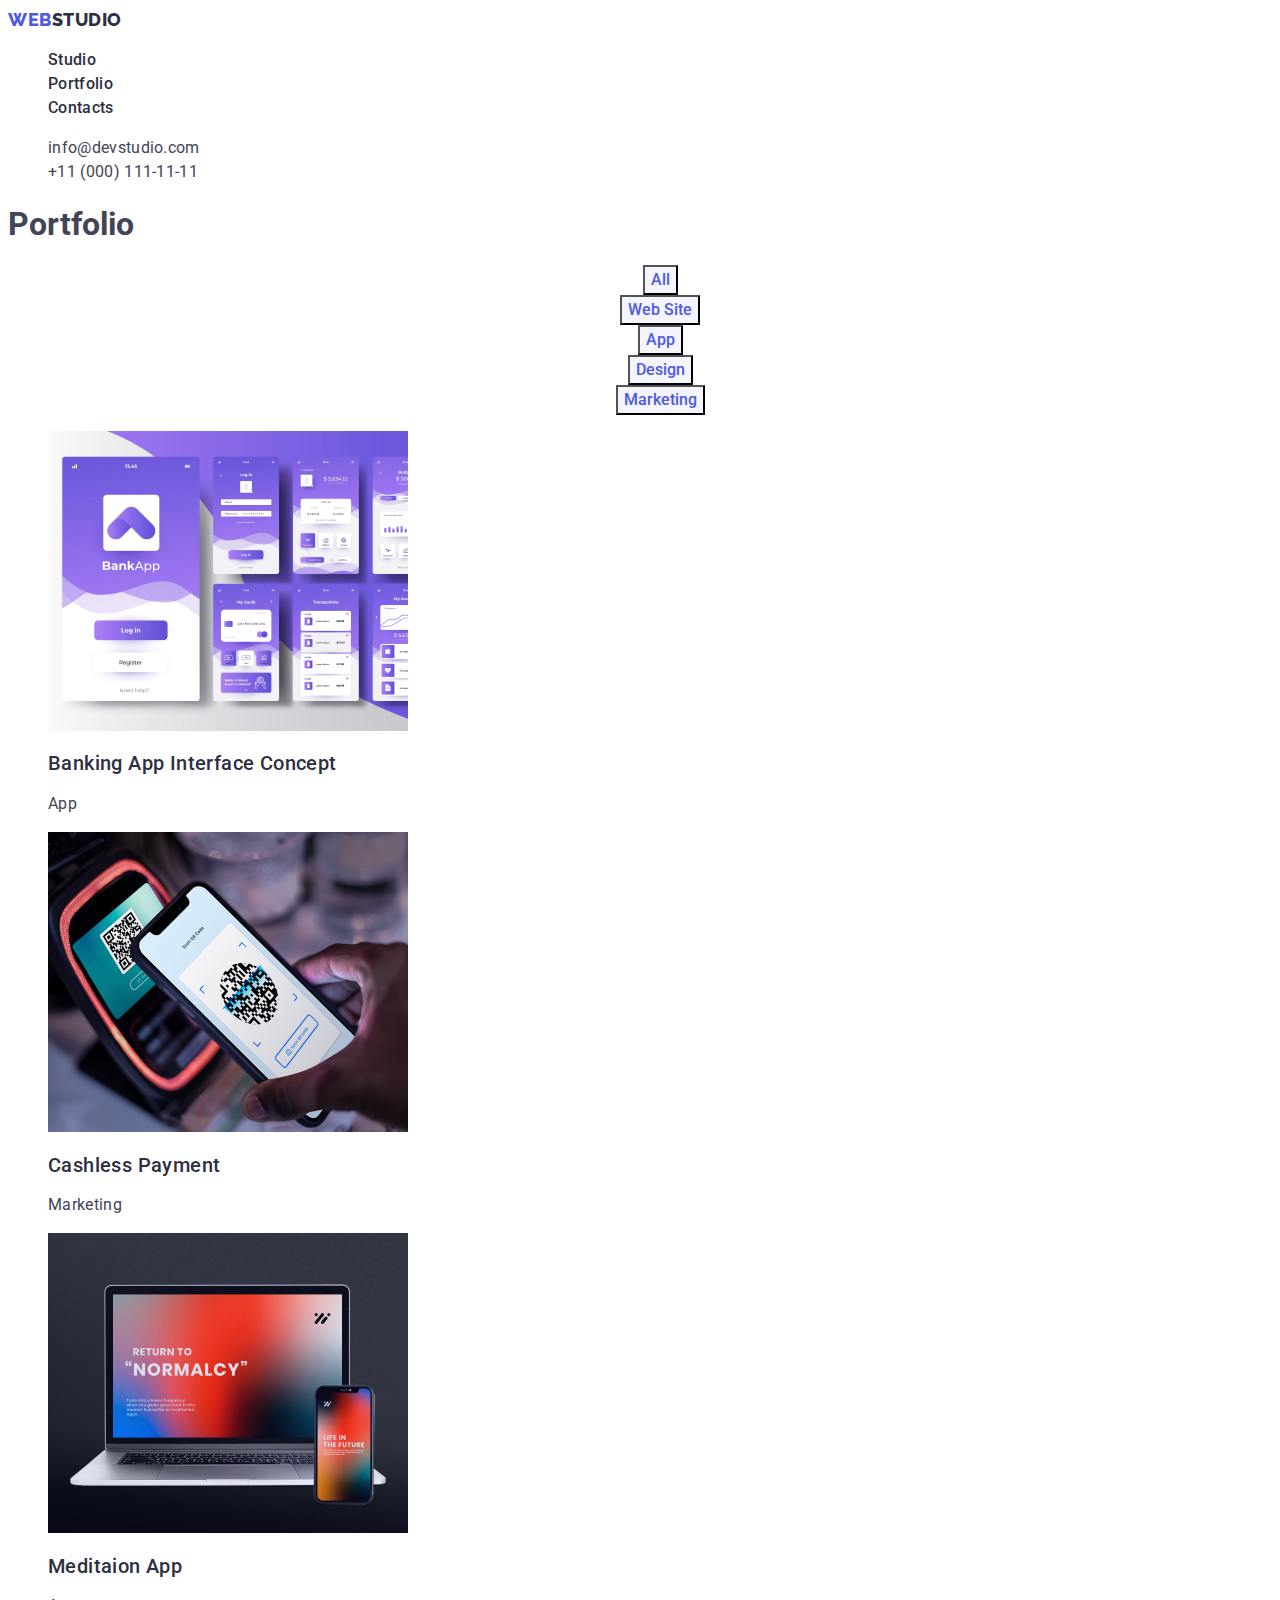
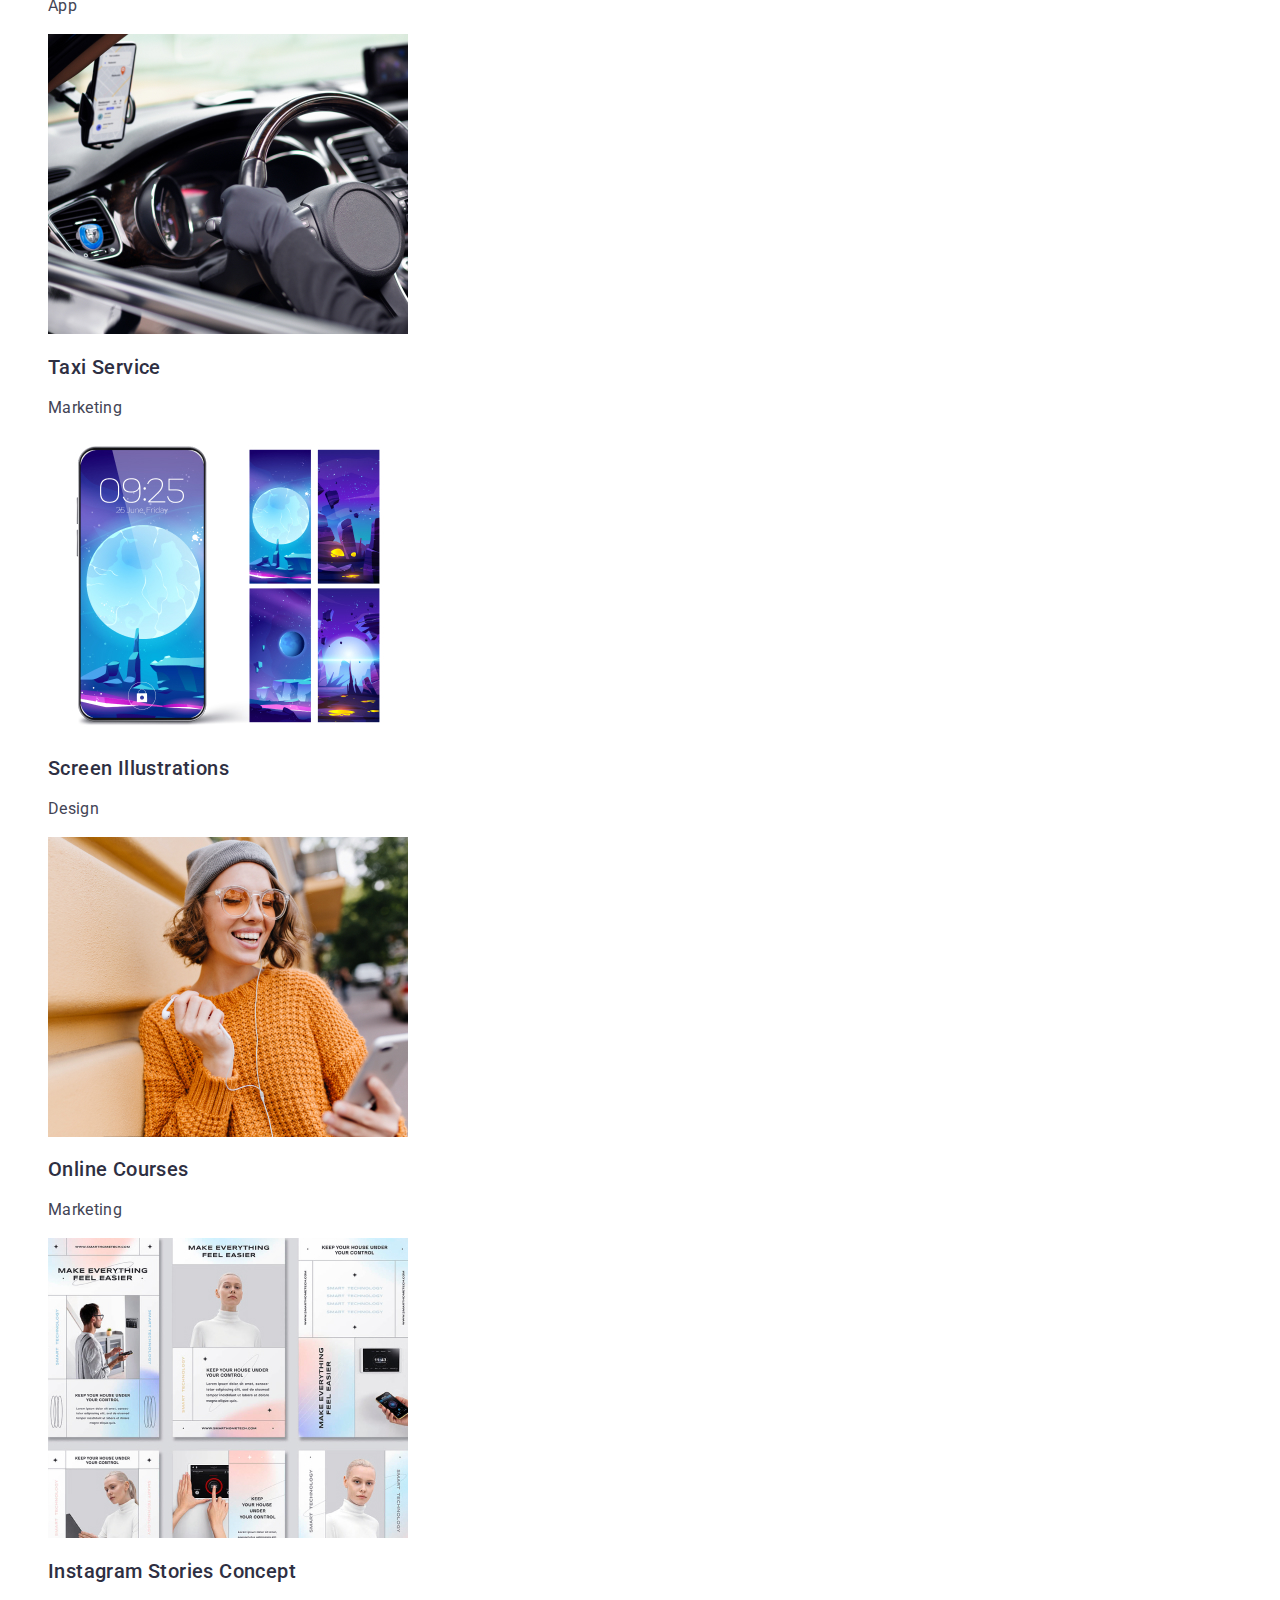
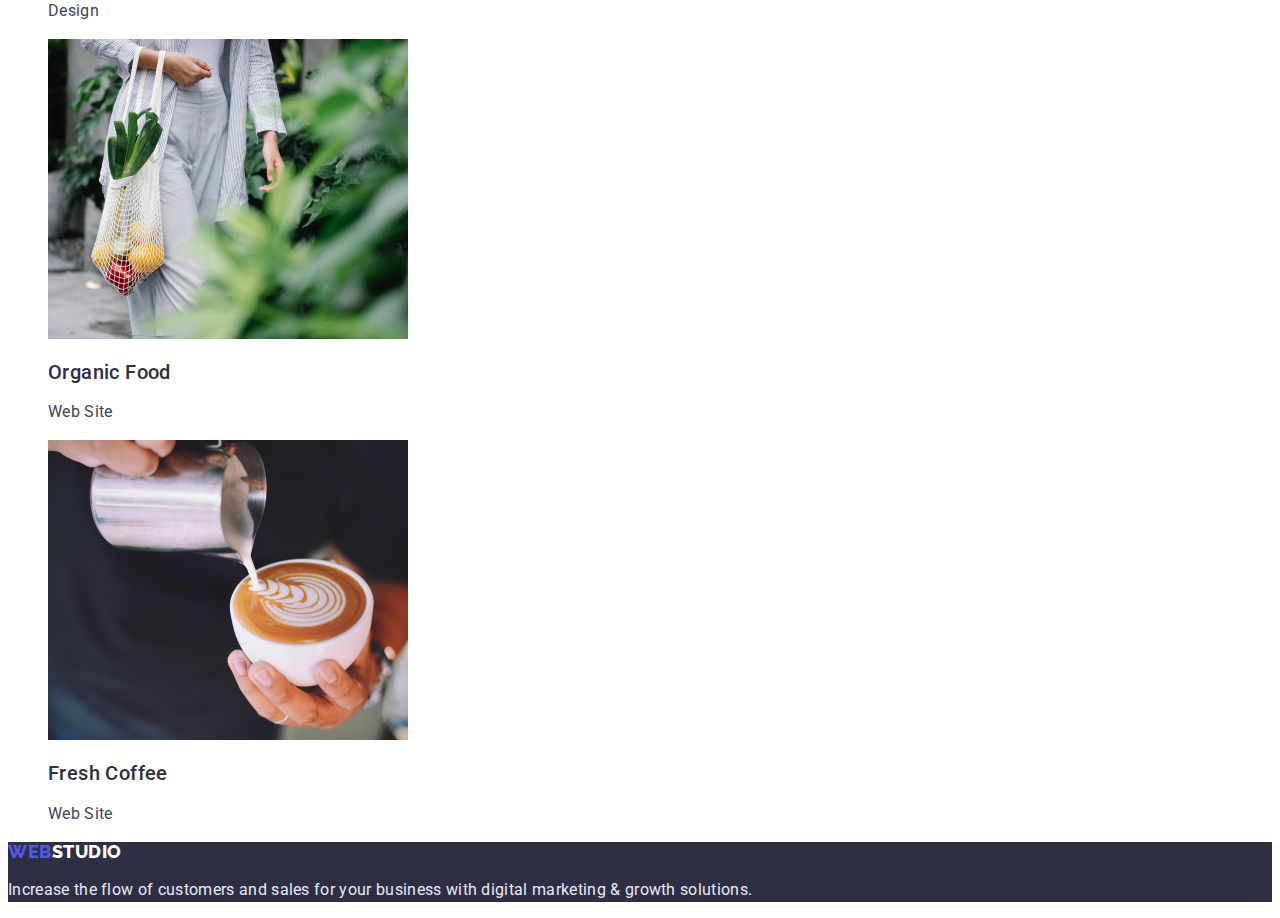
==== portfolio.html @ 69470682 "Initial commit" ====
<!DOCTYPE html>
<html lang="en">
  <head>
    <meta charset="UTF-8" />
    <meta http-equiv="X-UA-Compatible" content="IE=edge" />
    <meta name="viewport" content="width=device-width, initial-scale=1.0" />
    <title>Document</title>
    <link rel="preconnect" href="https://fonts.googleapis.com" />
    <link rel="preconnect" href="https://fonts.gstatic.com" crossorigin />
    <link
      href="https://fonts.googleapis.com/css2?family=Raleway:wght@800&family=Roboto:wght@400;500;700;900&display=swap"
      rel="stylesheet"
    />
    <link rel="stylesheet" href="./css/styles.css" />
  </head>
  <body>
    <header class="page-header">
      <nav class="top-nav">
        <a href="./index.html" class="logo">
          <span class="logo-web">WEB</span>STUDIO</a
        >
        <ul class="site-nav">
          <li class="top-item">
            <a href="./index.html" class="nav-link">Studio</a>
          </li>
          <li class="top-item">
            <a href="./portfolio.html" class="nav-link">Portfolio</a>
          </li>
          <li class="top-item">
            <a href="" class="nav-link">Contacts</a>
          </li>
        </ul>
      </nav>
      <address class="auth">
        <ul class="auth-link">
          <li>
            <a href="mailto:info@devstudio.com" class="address-link"
              >info@devstudio.com</a
            >
          </li>
          <li>
            <a href="tel:+110001111111" class="address-link"
              >+11 (000) 111-11-11</a
            >
          </li>
        </ul>
      </address>
    </header>
    <main>
      <section class="portfolio">
        <h1>Portfolio</h1>
        <ul class="portfolio-button">
          <li class="portfolio-btn">
            <button type="button" class="btn">All</button>
          </li>
          <li class="portfolio-btn">
            <button type="button" class="btn">Web Site</button>
          </li>
          <li class="portfolio-btn">
            <button type="button" class="btn">App</button>
          </li>
          <li class="portfolio-btn">
            <button type="button" class="btn">Design</button>
          </li>
          <li class="portfolio-btn">
            <button type="button" class="btn">Marketing</button>
          </li>
        </ul>
        <ul class="portfolio-works">
          <li>
            <a href="" class="portfolio-link"
              ><img src="./images/banking-app.jpg" alt="banking" width="360" />
              <h2 class="portfolio-work-title">
                Banking App Interface Concept
              </h2>
              <p class="portfolio-work-text">App</p></a
            >
          </li>
          <li>
            <a href="" class="portfolio-link"
              ><img src="./images/cashless.jpg" alt="cashless" width="360" />
              <h2 class="portfolio-work-title">Cashless Payment</h2>
              <p class="portfolio-work-text">Marketing</p></a
            >
          </li>
          <li>
            <a href="" class="portfolio-link"
              ><img src="./images/meditaion.jpg" alt="meditaion" width="360" />
              <h2 class="portfolio-work-title">Meditaion App</h2>
              <p class="portfolio-work-text">App</p></a
            >
          </li>
          <li>
            <a href="" class="portfolio-link">
              <img src="./images/taxi.jpg" alt="taxi" width="360" />
              <h2 class="portfolio-work-title">Taxi Service</h2>
              <p class="portfolio-work-text">Marketing</p></a
            >
          </li>
          <li>
            <a href="" class="portfolio-link"
              ><img src="./images/screen.jpg" alt="screen" width="360" />
              <h2 class="portfolio-work-title">Screen Illustrations</h2>
              <p class="portfolio-work-text">Design</p></a
            >
          </li>
          <li>
            <a href="" class="portfolio-link"
              ><img src="./images/online.jpg" alt="online" width="360" />
              <h2 class="portfolio-work-title">Online Courses</h2>
              <p class="portfolio-work-text">Marketing</p></a
            >
          </li>
          <li>
            <a href="" class="portfolio-link"
              ><img src="./images/instagram.jpg" alt="instagram" width="360" />
              <h2 class="portfolio-work-title">Instagram Stories Concept</h2>
              <p class="portfolio-work-text">Design</p></a
            >
          </li>
          <li>
            <a href="" class="portfolio-link"
              ><img src="./images/organic.jpg" alt="organic" width="360" />
              <h2 class="portfolio-work-title">Organic Food</h2>
              <p class="portfolio-work-text">Web Site</p></a
            >
          </li>
          <li>
            <a href="" class="portfolio-link"
              ><img src="./images/fresh.jpg" alt="fresh" width="360" />
              <h2 class="portfolio-work-title">Fresh Coffee</h2>
              <p class="portfolio-work-text">Web Site</p></a
            >
          </li>
        </ul>
      </section>
    </main>
    <footer class="footer">
      <a href="./index.html" class="footer-logo"
        ><span class="logo-web">WEB</span>STUDIO</a
      >
      <p class="footer-text">
        Increase the flow of customers and sales for your business with digital
        marketing & growth solutions.
      </p>
    </footer>
  </body>
</html>
---- css/styles.css ----
:root {
  --primary-brand: #4d5ae5;
  --pressed-state: #404bbf;
  --headings-text: #2e2f42;
  --success: #31d0aa;
  --body-text: #434455;
  --subtle-text: #8e8f99;
  --accent: #e7e9fc;
  --light: #f4f4fd;
  --modal-overlay: #2e2f42;
  --hero-background: #2e2f42;
  --white: #ffffff;
}

body {
  background-color: var(--white);
  color: var(--body-text);
  font-family: roboto, sans-serif;
}

/* Шапка */

.page-header {
  background-color: var(--white);
}

.logo {
  font-family: raleway, sans-serif;
  color: var(--headings-text);

  font-weight: 800;
  font-size: 18px;
  line-height: 1.33;
  letter-spacing: 0.03em;
  text-decoration: none;
}

.logo-web {
  color: var(--primary-brand);
}

.auth {
  font-size: 16px;
  line-height: 1.5;
  letter-spacing: 0.02em;
}

.auth-link,
.site-nav {
  list-style: none;
}

.nav-link {
  color: var(--headings-text);
  font-weight: 500;
  font-size: 16px;
  line-height: 1.5;
  letter-spacing: 0.02em;
  text-decoration: none;
  font-style: normal;
}

.address-link {
  color: var(--body-text);

  font-size: 16px;
  line-height: 1.5;
  letter-spacing: 0.02em;
  text-decoration: none;
  font-style: normal;
}

.nav-link:hover,
.nav-link:focus {
  color: var(--pressed-state);
}

.address-link:hover,
.address-link:focus {
  color: var(--pressed-state);
}

/* hero */

.hero {
  background-color: var(--hero-background);
}

.hero-title {
  font-weight: 700;
  font-size: 56px;
  line-height: 1.7;
  text-align: center;
  letter-spacing: 0.02em;
  color: var(--white);
}

.hero-button {
  font-family: roboto, sans-serif;
  font-weight: 500;
  font-size: 16px;
  line-height: 1.5;
  align-items: center;
  letter-spacing: 0.04em;
  color: var(--white);
  background-color: var(--primary-brand);
  cursor: pointer;
}

.hero-button:hover,
.hero-button:focus {
  background-color: var(--pressed-state);
  color: var(--white);
}

/* strategy */

.strategy {
  background-color: var(--white);
}

.strategy-items {
  list-style: none;
}

.strategy-title {
  font-weight: 500;
  font-size: 20px;
  line-height: 1.2;
  letter-spacing: 0.02em;
  color: var(--headings-text);
}

.strategy-text {
  font-size: 16px;
  line-height: 1.5;
  letter-spacing: 0.02em;
  color: var(--body-text);
}

/* work */

.work-title {
  font-weight: 700;
  font-size: 36px;
  line-height: 1.11;
  text-align: center;
  letter-spacing: 0.02em;
  color: var(--headings-text);
}

.work-items {
  list-style: none;
}

/* team */

.team {
  background-color: var(--light);
}

.team-title {
  color: var(--headings-text);
  font-weight: 700;
  font-size: 36px;
  line-height: 1.11;
  text-align: center;
  letter-spacing: 0.02em;
}

.work-item {
  background-color: var(--white);
}

.work-item-title {
  color: var(--headings-text);
  font-weight: 500;
  font-size: 20px;
  line-height: 1.2;
  text-align: center;
  letter-spacing: 0.02em;
}

.work-text {
  color: var(--body-text);
  font-size: 16px;
  line-height: 1.5;
  text-align: center;
  letter-spacing: 0.02em;
}

/* footer */

.footer {
  background-color: var(--headings-text);
}

.footer-logo {
  font-family: raleway, sans-serif;
  color: var(--white);

  font-weight: 800;
  font-size: 18px;
  line-height: 1.16;
  letter-spacing: 0.03em;
  text-decoration: none;
}

.footer-text {
  font-size: 16px;
  line-height: 1.5;
  letter-spacing: 0.02em;
  color: var(--accent);
}

/* portfolio */

.portfolio {
  background-color: var(--white);
}

.portfolio-btn {
  align-items: center;
  text-align: center;
  letter-spacing: 0.04em;
  list-style: none;
}

.btn {
  font-family: roboto, sans-serif;
  font-weight: 500;
  font-size: 16px;
  line-height: 1.5;
  color: var(--primary-brand);
  background-color: var(--light);
  cursor: pointer;
}

.btn:hover,
.btn:focus {
  background-color: var(--pressed-state);
  color: var(--white);
}

.portfolio-works {
  list-style: none;
}

.portfolio-work-title {
  color: var(--headings-text);
  font-weight: 500;
  font-size: 20px;
  line-height: 1.2;
  letter-spacing: 0.02em;
}

.portfolio-work-text {
  color: var(--body-text);
  font-size: 16px;
  line-height: 1.5;
  letter-spacing: 0.02em;
}

.portfolio-link {
  text-decoration: none;
}
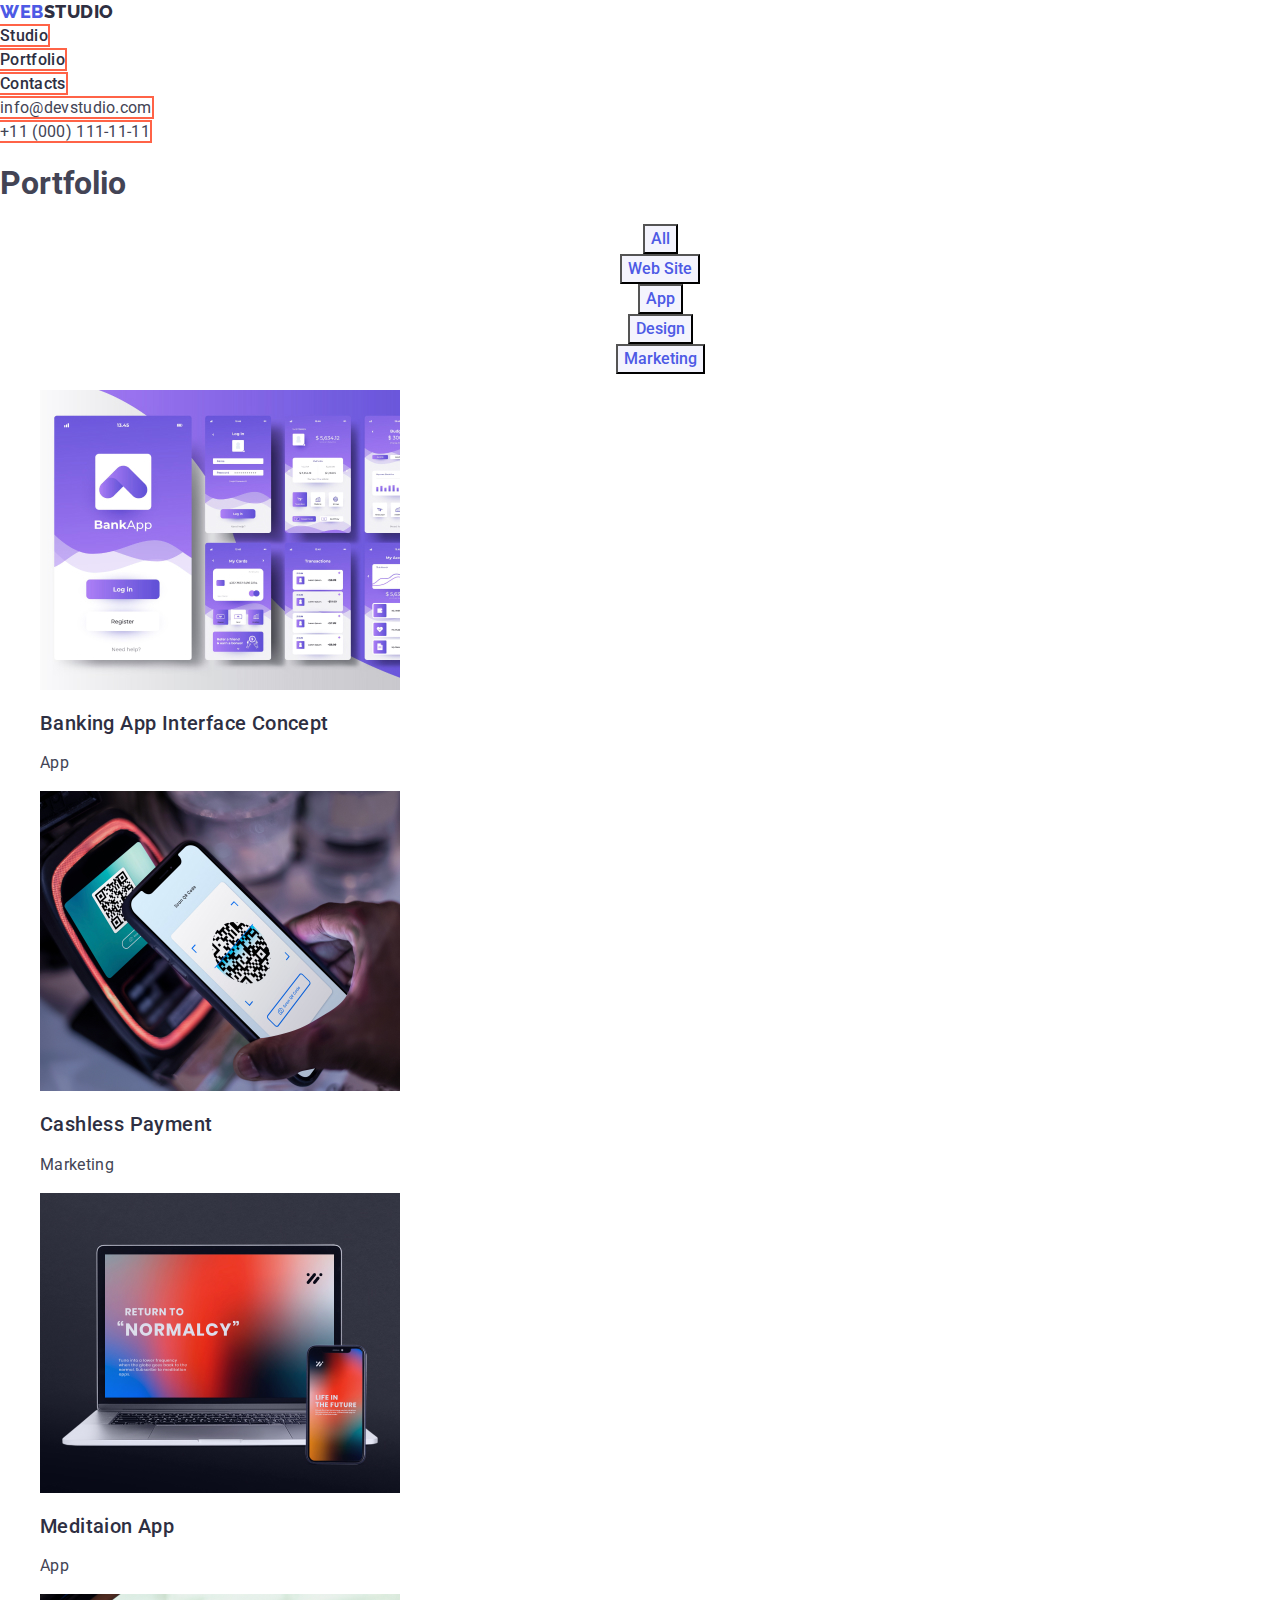
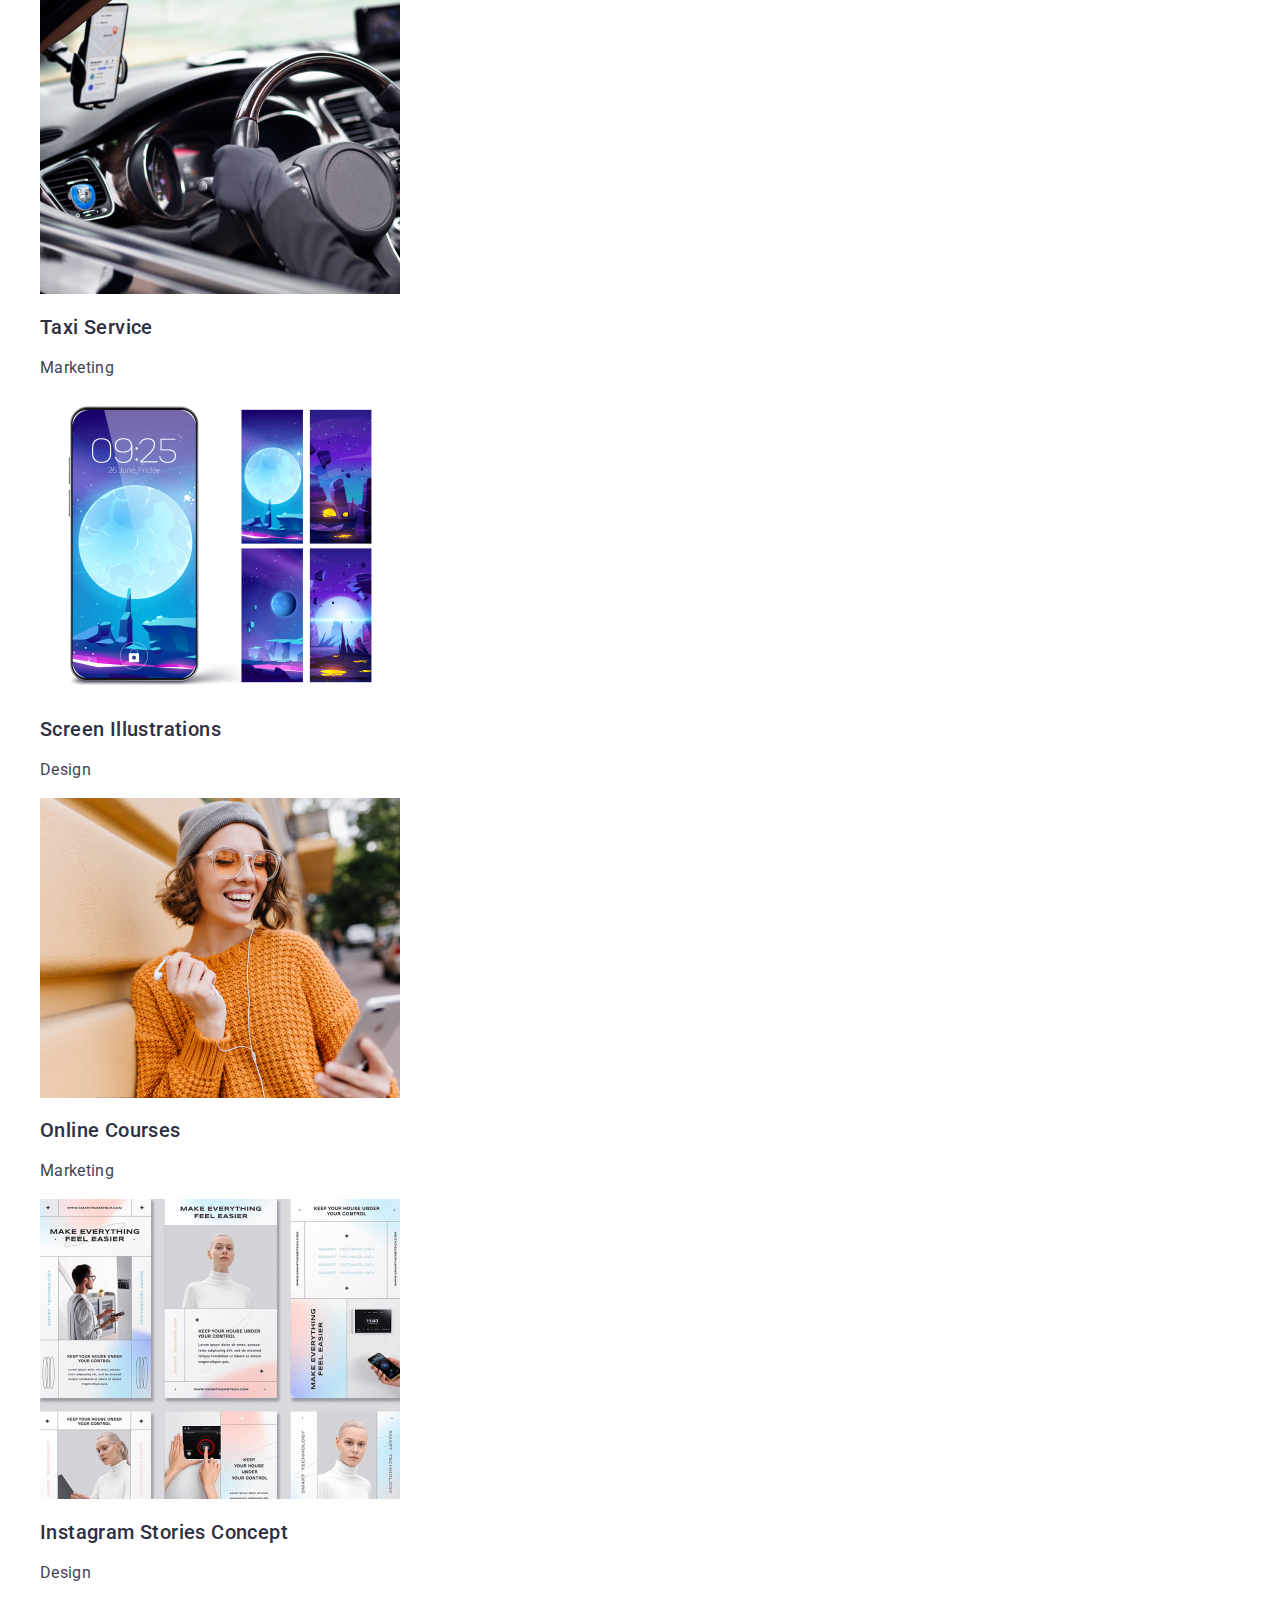
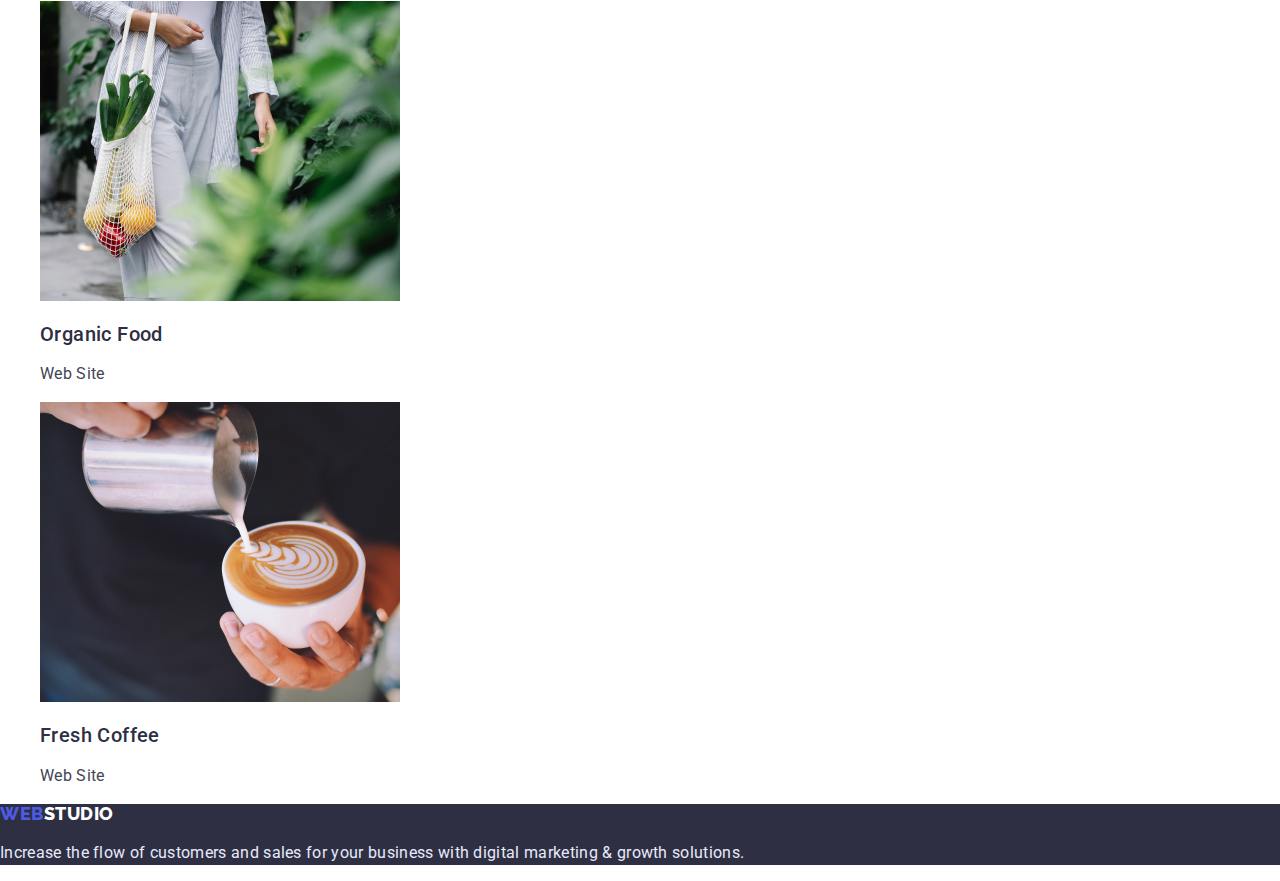
==== commit 2d80ccef: "hw-1" ====
--- a/portfolio.html
+++ b/portfolio.html
@@ -10,6 +10,10 @@
     <link
       href="https://fonts.googleapis.com/css2?family=Raleway:wght@800&family=Roboto:wght@400;500;700;900&display=swap"
       rel="stylesheet"
+    />
+    <link
+      rel="stylesheet"
+      href="https://cdnjs.cloudflare.com/ajax/libs/modern-normalize/1.1.0/modern-normalize.min.css"
     />
     <link rel="stylesheet" href="./css/styles.css" />
   </head>
--- a/css/styles.css
+++ b/css/styles.css
@@ -12,7 +12,18 @@
   --white: #ffffff;
 }
 
+html {
+  box-sizing: border-box;
+}
+
+*,
+::before,
+::after {
+  box-sizing: inherit;
+}
+
 body {
+  margin: 0;
   background-color: var(--white);
   color: var(--body-text);
   font-family: roboto, sans-serif;
@@ -48,6 +59,8 @@
 .auth-link,
 .site-nav {
   list-style: none;
+  padding: 0;
+  margin: 0;
 }
 
 .nav-link {
@@ -58,6 +71,7 @@
   letter-spacing: 0.02em;
   text-decoration: none;
   font-style: normal;
+  outline: 2px solid tomato;
 }
 
 .address-link {
@@ -68,6 +82,7 @@
   letter-spacing: 0.02em;
   text-decoration: none;
   font-style: normal;
+  outline: 2px solid tomato;
 }
 
 .nav-link:hover,
@@ -84,9 +99,12 @@
 
 .hero {
   background-color: var(--hero-background);
+  text-align: center;
 }
 
 .hero-title {
+  margin-top: 0;
+  margin-bottom: 48px;
   font-weight: 700;
   font-size: 56px;
   line-height: 1.7;
@@ -96,6 +114,10 @@
 }
 
 .hero-button {
+  display: inline-block;
+  border-radius: 4px;
+  padding: 16px 32px;
+  min-width: 169px;
   font-family: roboto, sans-serif;
   font-weight: 500;
   font-size: 16px;
@@ -105,6 +127,8 @@
   color: var(--white);
   background-color: var(--primary-brand);
   cursor: pointer;
+  box-shadow: 0px 4px 4px rgba(0, 0, 0, 0.15);
+  border-color: transparent;
 }
 
 .hero-button:hover,
@@ -119,8 +143,18 @@
   background-color: var(--white);
 }
 
+.container {
+  width: 1128px;
+
+  outline: 2px solid tomato;
+}
+
 .strategy-items {
   list-style: none;
+}
+
+.strategy-item {
+  outline: 2px solid tomato;
 }
 
 .strategy-title {
@@ -153,6 +187,10 @@
   list-style: none;
 }
 
+.work-item {
+  outline: 2px solid tomato;
+}
+
 /* team */
 
 .team {
@@ -168,11 +206,16 @@
   letter-spacing: 0.02em;
 }
 
-.work-item {
-  background-color: var(--white);
-}
-
-.work-item-title {
+.team-items {
+  list-style: none;
+}
+
+.team-item {
+  background-color: var(--white);
+  outline: 2px solid tomato;
+}
+
+.team-item-title {
   color: var(--headings-text);
   font-weight: 500;
   font-size: 20px;
@@ -181,7 +224,7 @@
   letter-spacing: 0.02em;
 }
 
-.work-text {
+.team-text {
   color: var(--body-text);
   font-size: 16px;
   line-height: 1.5;
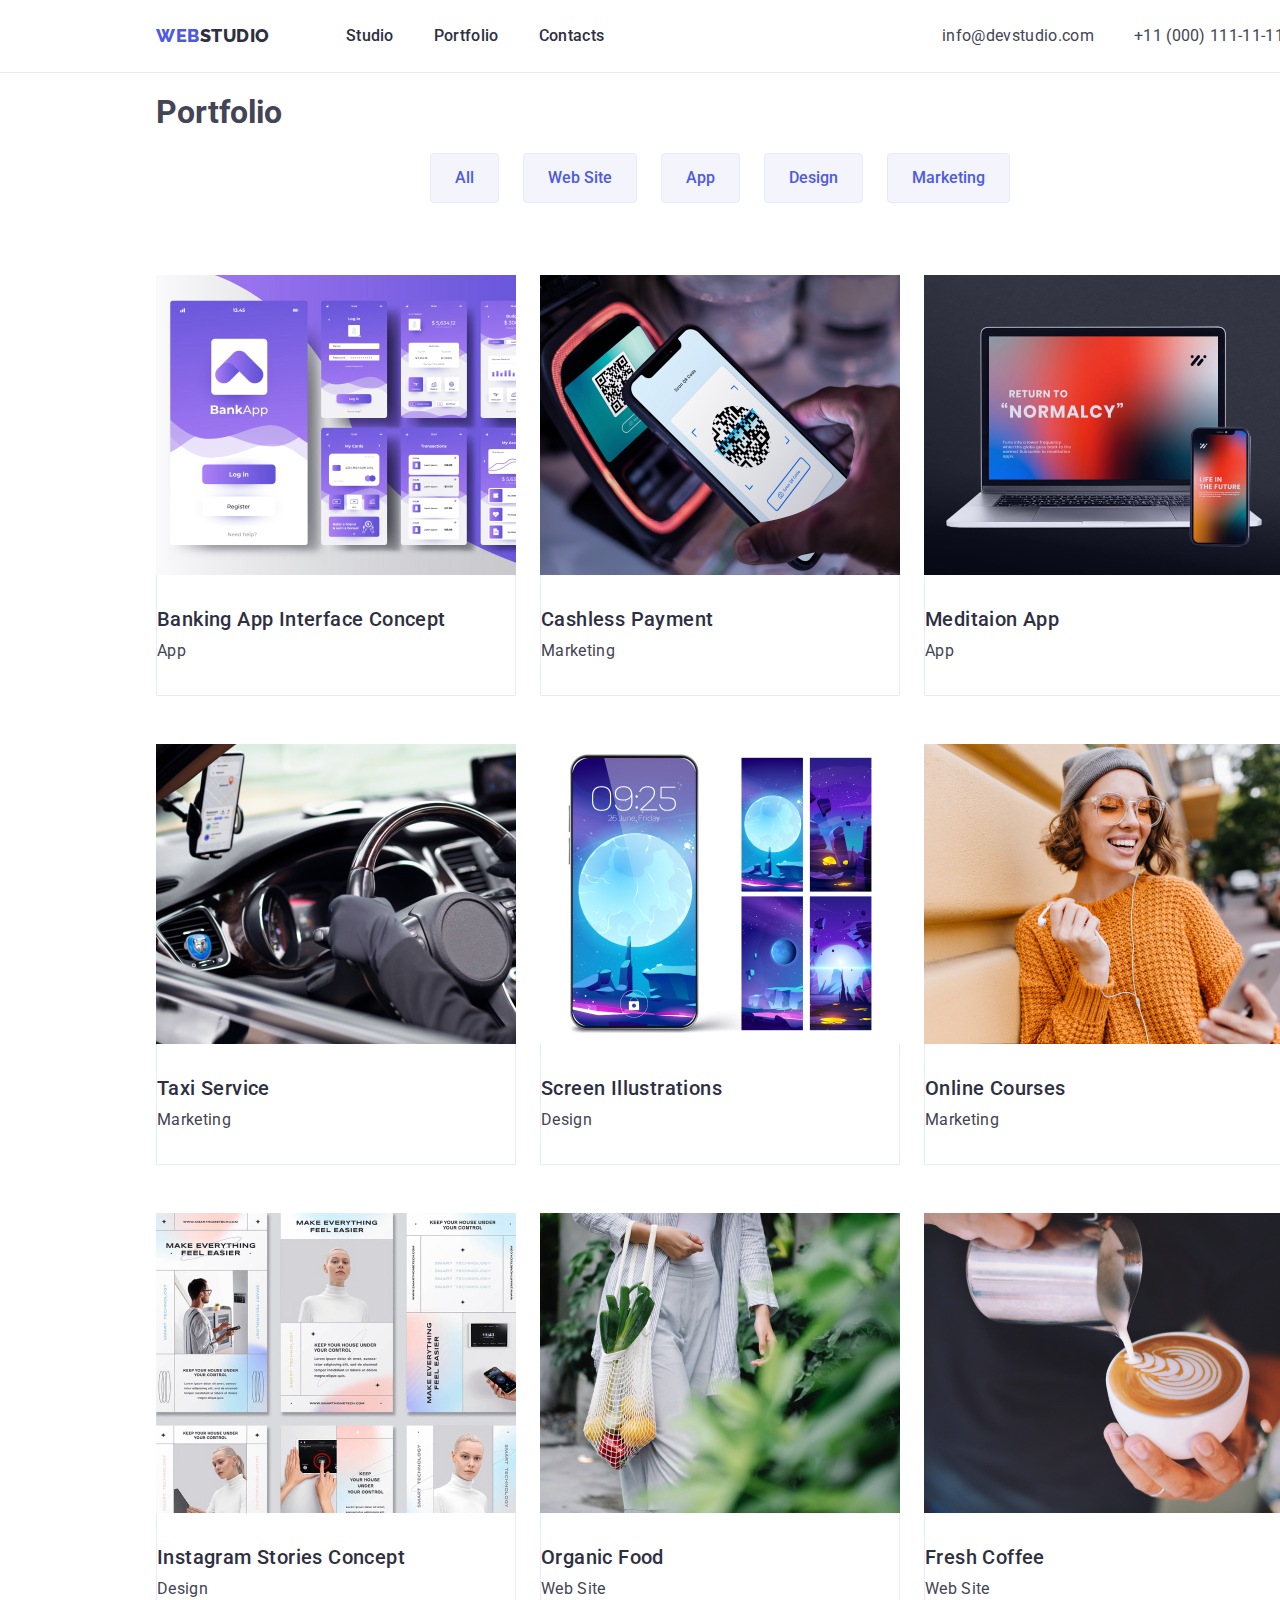
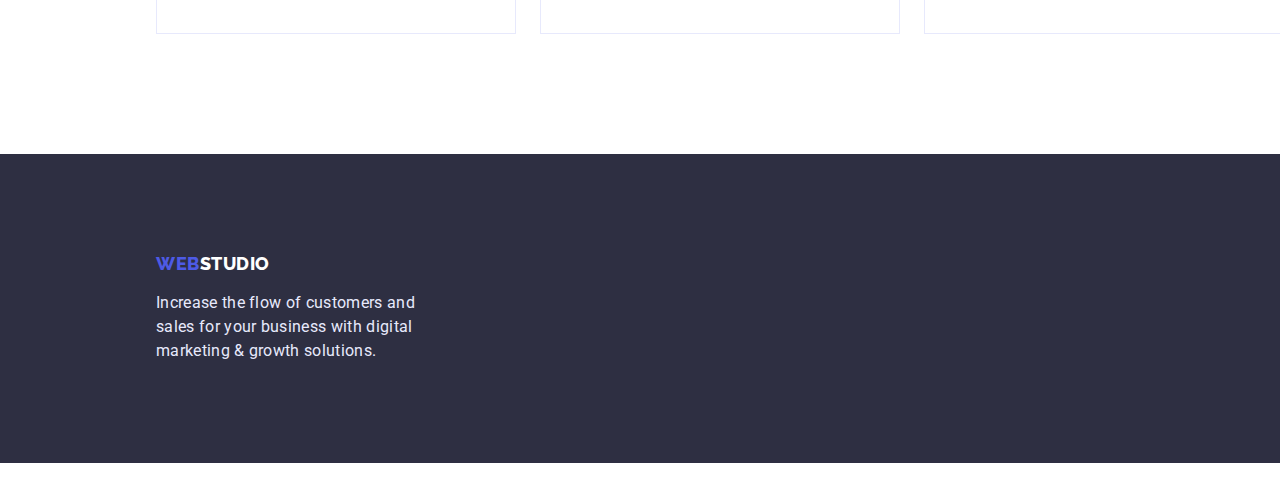
==== commit 9416146c: "hw3-3" ====
--- a/portfolio.html
+++ b/portfolio.html
@@ -19,124 +19,148 @@
   </head>
   <body>
     <header class="page-header">
-      <nav class="top-nav">
-        <a href="./index.html" class="logo">
-          <span class="logo-web">WEB</span>STUDIO</a
-        >
-        <ul class="site-nav">
-          <li class="top-item">
-            <a href="./index.html" class="nav-link">Studio</a>
-          </li>
-          <li class="top-item">
-            <a href="./portfolio.html" class="nav-link">Portfolio</a>
-          </li>
-          <li class="top-item">
-            <a href="" class="nav-link">Contacts</a>
-          </li>
-        </ul>
-      </nav>
-      <address class="auth">
-        <ul class="auth-link">
-          <li>
-            <a href="mailto:info@devstudio.com" class="address-link"
-              >info@devstudio.com</a
-            >
-          </li>
-          <li>
-            <a href="tel:+110001111111" class="address-link"
-              >+11 (000) 111-11-11</a
-            >
-          </li>
-        </ul>
-      </address>
+      <div class="container main-nav">
+        <nav class="top-nav">
+          <a href="./index.html" class="logo">
+            <span class="logo-web">WEB</span>STUDIO</a
+          >
+          <ul class="site-nav">
+            <li class="top-item">
+              <a href="./index.html" class="nav-link">Studio</a>
+            </li>
+            <li class="top-item">
+              <a href="./portfolio.html" class="nav-link">Portfolio</a>
+            </li>
+            <li class="top-item">
+              <a href="" class="nav-link">Contacts</a>
+            </li>
+          </ul>
+        </nav>
+        <address class="auth">
+          <ul class="auth-link">
+            <li class="top-item">
+              <a href="mailto:info@devstudio.com" class="address-link"
+                >info@devstudio.com</a
+              >
+            </li>
+            <li class="top-item">
+              <a href="tel:+110001111111" class="address-link"
+                >+11 (000) 111-11-11</a
+              >
+            </li>
+          </ul>
+        </address>
+      </div>
     </header>
     <main>
       <section class="portfolio">
-        <h1>Portfolio</h1>
-        <ul class="portfolio-button">
-          <li class="portfolio-btn">
-            <button type="button" class="btn">All</button>
-          </li>
-          <li class="portfolio-btn">
-            <button type="button" class="btn">Web Site</button>
-          </li>
-          <li class="portfolio-btn">
-            <button type="button" class="btn">App</button>
-          </li>
-          <li class="portfolio-btn">
-            <button type="button" class="btn">Design</button>
-          </li>
-          <li class="portfolio-btn">
-            <button type="button" class="btn">Marketing</button>
-          </li>
-        </ul>
-        <ul class="portfolio-works">
-          <li>
-            <a href="" class="portfolio-link"
-              ><img src="./images/banking-app.jpg" alt="banking" width="360" />
-              <h2 class="portfolio-work-title">
-                Banking App Interface Concept
-              </h2>
-              <p class="portfolio-work-text">App</p></a
-            >
-          </li>
-          <li>
-            <a href="" class="portfolio-link"
-              ><img src="./images/cashless.jpg" alt="cashless" width="360" />
-              <h2 class="portfolio-work-title">Cashless Payment</h2>
-              <p class="portfolio-work-text">Marketing</p></a
-            >
-          </li>
-          <li>
-            <a href="" class="portfolio-link"
-              ><img src="./images/meditaion.jpg" alt="meditaion" width="360" />
-              <h2 class="portfolio-work-title">Meditaion App</h2>
-              <p class="portfolio-work-text">App</p></a
-            >
-          </li>
-          <li>
-            <a href="" class="portfolio-link">
-              <img src="./images/taxi.jpg" alt="taxi" width="360" />
-              <h2 class="portfolio-work-title">Taxi Service</h2>
-              <p class="portfolio-work-text">Marketing</p></a
-            >
-          </li>
-          <li>
-            <a href="" class="portfolio-link"
-              ><img src="./images/screen.jpg" alt="screen" width="360" />
-              <h2 class="portfolio-work-title">Screen Illustrations</h2>
-              <p class="portfolio-work-text">Design</p></a
-            >
-          </li>
-          <li>
-            <a href="" class="portfolio-link"
-              ><img src="./images/online.jpg" alt="online" width="360" />
-              <h2 class="portfolio-work-title">Online Courses</h2>
-              <p class="portfolio-work-text">Marketing</p></a
-            >
-          </li>
-          <li>
-            <a href="" class="portfolio-link"
-              ><img src="./images/instagram.jpg" alt="instagram" width="360" />
-              <h2 class="portfolio-work-title">Instagram Stories Concept</h2>
-              <p class="portfolio-work-text">Design</p></a
-            >
-          </li>
-          <li>
-            <a href="" class="portfolio-link"
-              ><img src="./images/organic.jpg" alt="organic" width="360" />
-              <h2 class="portfolio-work-title">Organic Food</h2>
-              <p class="portfolio-work-text">Web Site</p></a
-            >
-          </li>
-          <li>
-            <a href="" class="portfolio-link"
-              ><img src="./images/fresh.jpg" alt="fresh" width="360" />
-              <h2 class="portfolio-work-title">Fresh Coffee</h2>
-              <p class="portfolio-work-text">Web Site</p></a
-            >
-          </li>
-        </ul>
+        <div class="container">
+          <h1>Portfolio</h1>
+          <ul class="portfolio-button">
+            <li class="portfolio-btn">
+              <button type="button" class="btn">All</button>
+            </li>
+            <li class="portfolio-btn">
+              <button type="button" class="btn">Web Site</button>
+            </li>
+            <li class="portfolio-btn">
+              <button type="button" class="btn">App</button>
+            </li>
+            <li class="portfolio-btn">
+              <button type="button" class="btn">Design</button>
+            </li>
+            <li class="portfolio-btn">
+              <button type="button" class="btn">Marketing</button>
+            </li>
+          </ul>
+          <ul class="portfolio-works">
+            <li class="portfolio-work-item">
+              <a href="" class="portfolio-link">
+                <img src="./images/banking-app.jpg" alt="banking" width="360" />
+                <div class="portfolio-bord">
+                  <h2 class="portfolio-work-title">
+                    Banking App Interface Concept
+                  </h2>
+                  <p class="portfolio-work-text">App</p>
+                </div>
+              </a>
+            </li>
+            <li class="portfolio-work-item">
+              <a href="" class="portfolio-link">
+                <img src="./images/cashless.jpg" alt="cashless" width="360" />
+                <div class="portfolio-bord">
+                  <h2 class="portfolio-work-title">Cashless Payment</h2>
+                  <p class="portfolio-work-text">Marketing</p>
+                </div>
+              </a>
+            </li>
+            <li class="portfolio-work-item">
+              <a href="" class="portfolio-link">
+                <img src="./images/meditaion.jpg" alt="meditaion" width="360" />
+                <div class="portfolio-bord">
+                  <h2 class="portfolio-work-title">Meditaion App</h2>
+                  <p class="portfolio-work-text">App</p>
+                </div>
+              </a>
+            </li>
+            <li class="portfolio-work-item">
+              <a href="" class="portfolio-link">
+                <img src="./images/taxi.jpg" alt="taxi" width="360" />
+                <div class="portfolio-bord">
+                  <h2 class="portfolio-work-title">Taxi Service</h2>
+                  <p class="portfolio-work-text">Marketing</p>
+                </div>
+              </a>
+            </li>
+            <li class="portfolio-work-item">
+              <img src="./images/screen.jpg" alt="screen" width="360" />
+              <a href="" class="portfolio-link">
+                <div class="portfolio-bord">
+                  <h2 class="portfolio-work-title">Screen Illustrations</h2>
+                  <p class="portfolio-work-text">Design</p>
+                </div>
+              </a>
+            </li>
+            <li class="portfolio-work-item">
+              <a href="" class="portfolio-link">
+                <img src="./images/online.jpg" alt="online" width="360" />
+                <div class="portfolio-bord">
+                  <h2 class="portfolio-work-title">Online Courses</h2>
+                  <p class="portfolio-work-text">Marketing</p>
+                </div>
+              </a>
+            </li>
+            <li class="portfolio-work-item">
+              <a href="" class="portfolio-link">
+                <img src="./images/instagram.jpg" alt="instagram" width="360" />
+                <div class="portfolio-bord">
+                  <h2 class="portfolio-work-title">
+                    Instagram Stories Concept
+                  </h2>
+                  <p class="portfolio-work-text">Design</p>
+                </div>
+              </a>
+            </li>
+            <li class="portfolio-work-item">
+              <a href="" class="portfolio-link">
+                <img src="./images/organic.jpg" alt="organic" width="360" />
+                <div class="portfolio-bord">
+                  <h2 class="portfolio-work-title">Organic Food</h2>
+                  <p class="portfolio-work-text">Web Site</p>
+                </div>
+              </a>
+            </li>
+            <li class="portfolio-work-item">
+              <a href="" class="portfolio-link">
+                <img src="./images/fresh.jpg" alt="fresh" width="360" />
+                <div class="portfolio-bord">
+                  <h2 class="portfolio-work-title">Fresh Coffee</h2>
+                  <p class="portfolio-work-text">Web Site</p>
+                </div>
+              </a>
+            </li>
+          </ul>
+        </div>
       </section>
     </main>
     <footer class="footer">
--- a/css/styles.css
+++ b/css/styles.css
@@ -23,19 +23,31 @@
 }
 
 body {
+  width: 1440px;
   margin: 0;
   background-color: var(--white);
   color: var(--body-text);
   font-family: roboto, sans-serif;
 }
 
+img {
+  display: block;
+}
+
 /* Шапка */
 
 .page-header {
   background-color: var(--white);
+  border-bottom: 1px solid #e7e9fc;
+}
+
+.top-nav {
+  display: flex;
+  align-items: center;
 }
 
 .logo {
+  margin-right: 76px;
   font-family: raleway, sans-serif;
   color: var(--headings-text);
 
@@ -50,20 +62,37 @@
   color: var(--primary-brand);
 }
 
+.main-nav {
+  display: flex;
+  align-items: center;
+}
+
 .auth {
-  font-size: 16px;
-  line-height: 1.5;
-  letter-spacing: 0.02em;
-}
-
-.auth-link,
+  margin-left: auto;
+  font-size: 16px;
+  line-height: 1.5;
+  letter-spacing: 0.02em;
+}
+
+.auth-link {
+  display: flex;
+  list-style: none;
+  padding: 0;
+  margin-top: 0;
+  margin-bottom: 0;
+}
+
 .site-nav {
+  display: flex;
   list-style: none;
   padding: 0;
   margin: 0;
 }
 
 .nav-link {
+  display: block;
+  padding-top: 24px;
+  padding-bottom: 24px;
   color: var(--headings-text);
   font-weight: 500;
   font-size: 16px;
@@ -71,10 +100,12 @@
   letter-spacing: 0.02em;
   text-decoration: none;
   font-style: normal;
-  outline: 2px solid tomato;
 }
 
 .address-link {
+  display: block;
+  padding-top: 24px;
+  padding-bottom: 24px;
   color: var(--body-text);
 
   font-size: 16px;
@@ -82,7 +113,6 @@
   letter-spacing: 0.02em;
   text-decoration: none;
   font-style: normal;
-  outline: 2px solid tomato;
 }
 
 .nav-link:hover,
@@ -95,6 +125,14 @@
   color: var(--pressed-state);
 }
 
+.top-item {
+  margin-right: 40px;
+}
+
+.top-item:last-child {
+  margin-right: 0;
+}
+
 /* hero */
 
 .hero {
@@ -105,6 +143,10 @@
 .hero-title {
   margin-top: 0;
   margin-bottom: 48px;
+  margin-left: auto;
+  margin-right: auto;
+  padding-top: 188px;
+  width: 496px;
   font-weight: 700;
   font-size: 56px;
   line-height: 1.7;
@@ -127,7 +169,8 @@
   color: var(--white);
   background-color: var(--primary-brand);
   cursor: pointer;
-  box-shadow: 0px 4px 4px rgba(0, 0, 0, 0.15);
+  margin-bottom: 188px;
+
   border-color: transparent;
 }
 
@@ -135,29 +178,47 @@
 .hero-button:focus {
   background-color: var(--pressed-state);
   color: var(--white);
+  box-shadow: 0px 4px 4px rgba(0, 0, 0, 0.15);
 }
 
 /* strategy */
 
 .strategy {
   background-color: var(--white);
+  margin-bottom: 120px;
 }
 
 .container {
-  width: 1128px;
-
-  outline: 2px solid tomato;
+  width: 1158px;
+  padding-left: 15px;
+  padding-right: 15px;
+  margin-left: auto;
+  margin-right: auto;
 }
 
 .strategy-items {
-  list-style: none;
+  display: flex;
+  list-style: none;
+  padding-left: 0;
 }
 
 .strategy-item {
-  outline: 2px solid tomato;
+  width: 264px;
+  margin-right: 24px;
+}
+
+.strategy-item:last-child {
+  margin-right: 0;
+}
+
+.strat-title {
+  margin-top: 0;
+  margin-bottom: 0;
 }
 
 .strategy-title {
+  margin-top: 0;
+  margin-bottom: 8px;
   font-weight: 500;
   font-size: 20px;
   line-height: 1.2;
@@ -166,6 +227,8 @@
 }
 
 .strategy-text {
+  margin-top: 0;
+  margin-bottom: 0;
   font-size: 16px;
   line-height: 1.5;
   letter-spacing: 0.02em;
@@ -174,7 +237,13 @@
 
 /* work */
 
+.work {
+  margin-bottom: 120px;
+}
 .work-title {
+  margin-top: 0;
+  margin-bottom: 0;
+  padding-bottom: 72px;
   font-weight: 700;
   font-size: 36px;
   line-height: 1.11;
@@ -184,20 +253,34 @@
 }
 
 .work-items {
-  list-style: none;
+  display: flex;
+  padding-left: 0;
+  list-style: none;
+  margin-top: 0;
+  margin-bottom: 0;
 }
 
 .work-item {
-  outline: 2px solid tomato;
+  margin-right: 24px;
+}
+
+.work-item:last-child {
+  margin-right: 0;
 }
 
 /* team */
 
 .team {
   background-color: var(--light);
+  border: 1px solid #000000;
 }
 
 .team-title {
+  font-family: roboto, sans-serif;
+  margin-top: 0;
+  margin-bottom: 0;
+  padding-top: 120px;
+  padding-bottom: 72px;
   color: var(--headings-text);
   font-weight: 700;
   font-size: 36px;
@@ -207,15 +290,24 @@
 }
 
 .team-items {
-  list-style: none;
+  padding-bottom: 120px;
+  display: flex;
+  padding-left: 0;
+  list-style: none;
+  margin-top: 0;
+  margin-bottom: 0;
 }
 
 .team-item {
+  margin-right: 24px;
   background-color: var(--white);
-  outline: 2px solid tomato;
 }
 
 .team-item-title {
+  padding-top: 32px;
+  padding-bottom: 8px;
+  margin-top: 0;
+  margin-bottom: 0;
   color: var(--headings-text);
   font-weight: 500;
   font-size: 20px;
@@ -225,6 +317,9 @@
 }
 
 .team-text {
+  padding-bottom: 32px;
+  margin-top: 0;
+  margin-bottom: 0;
   color: var(--body-text);
   font-size: 16px;
   line-height: 1.5;
@@ -232,13 +327,23 @@
   letter-spacing: 0.02em;
 }
 
+.bord {
+  border-radius: 0px 0px 4px 4px;
+  border-bottom: 1px solid #000000;
+  border-left: 1px solid #000000;
+  border-right: 1px solid #000000;
+}
+
 /* footer */
 
 .footer {
+  padding-top: 100px;
+  padding-left: 156px;
   background-color: var(--headings-text);
 }
 
 .footer-logo {
+  margin-bottom: 16px;
   font-family: raleway, sans-serif;
   color: var(--white);
 
@@ -250,6 +355,8 @@
 }
 
 .footer-text {
+  width: 264px;
+  padding-bottom: 100px;
   font-size: 16px;
   line-height: 1.5;
   letter-spacing: 0.02em;
@@ -262,11 +369,23 @@
   background-color: var(--white);
 }
 
+.portfolio-button {
+  display: flex;
+  justify-content: center;
+  margin-bottom: 72px;
+  padding-left: 0;
+}
+
 .portfolio-btn {
+  margin-right: 24px;
   align-items: center;
   text-align: center;
   letter-spacing: 0.04em;
   list-style: none;
+}
+
+.portfolio-btn:last-child {
+  margin-right: 0;
 }
 
 .btn {
@@ -277,19 +396,46 @@
   color: var(--primary-brand);
   background-color: var(--light);
   cursor: pointer;
+  border: 1px solid #e7e9fc;
+  border-radius: 4px;
+  padding: 12px 24px;
 }
 
 .btn:hover,
 .btn:focus {
   background-color: var(--pressed-state);
   color: var(--white);
+  box-shadow: 0px 3px 1px rgba(0, 0, 0, 0.1), 0px 2px 1px rgba(0, 0, 0, 0.08),
+    0px 2px 2px rgba(0, 0, 0, 0.12);
+  border-radius: 4px;
 }
 
 .portfolio-works {
-  list-style: none;
-}
-
+  display: flex;
+  flex-wrap: wrap;
+  list-style: none;
+  margin-top: 0;
+  margin-bottom: 0;
+  padding-left: 0;
+}
+
+.portfolio-work-item {
+  width: 360px;
+  margin-right: 24px;
+  margin-bottom: 48px;
+}
+
+.portfolio-work-item:nth-child(3n) {
+  margin-right: 0;
+}
+
+.portfolio-work-item:nth-last-child(-n + 3) {
+  margin-bottom: 120px;
+}
 .portfolio-work-title {
+  padding-top: 32px;
+  margin-top: 0;
+  margin-bottom: 0;
   color: var(--headings-text);
   font-weight: 500;
   font-size: 20px;
@@ -298,6 +444,8 @@
 }
 
 .portfolio-work-text {
+  margin-top: 8px;
+  margin-bottom: 32px;
   color: var(--body-text);
   font-size: 16px;
   line-height: 1.5;
@@ -307,3 +455,9 @@
 .portfolio-link {
   text-decoration: none;
 }
+
+.portfolio-bord {
+  border-bottom: 1px solid #e7e9fc;
+  border-left: 1px solid #e7e9fc;
+  border-right: 1px solid #e7e9fc;
+}
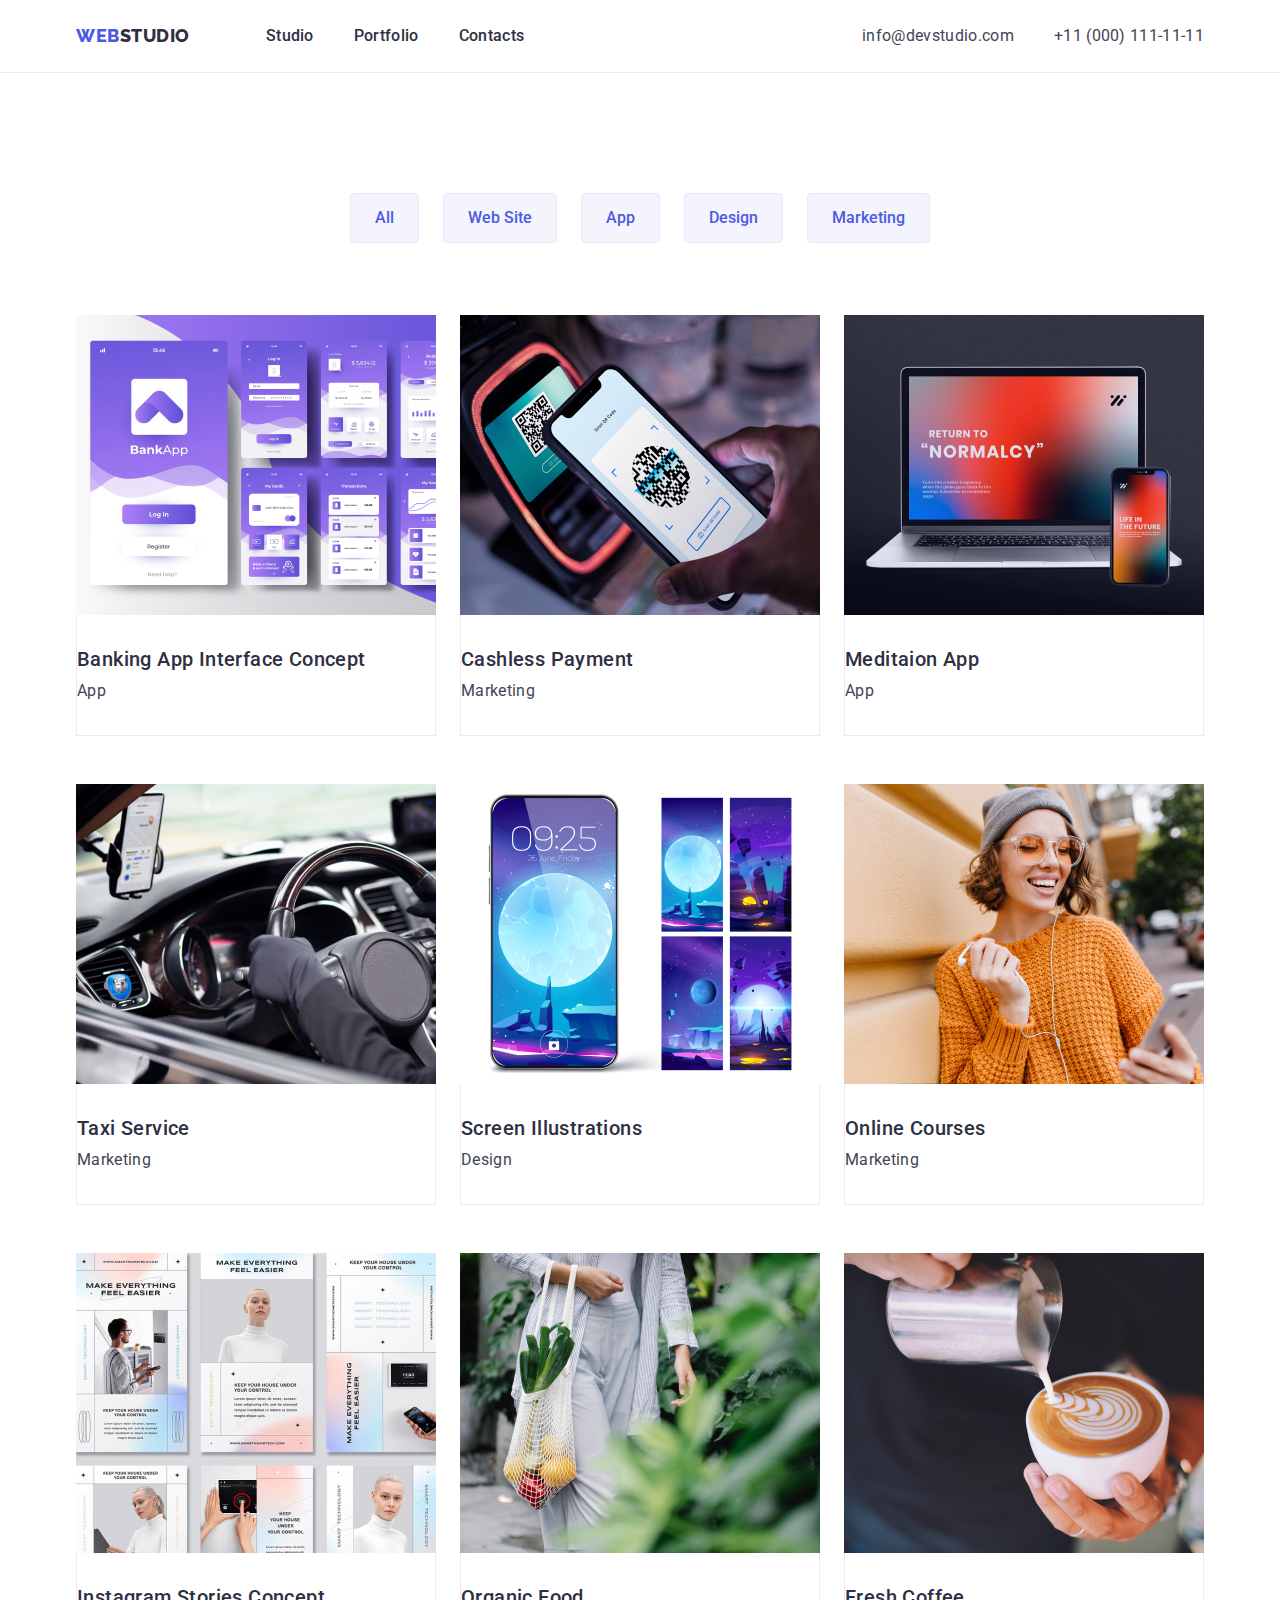
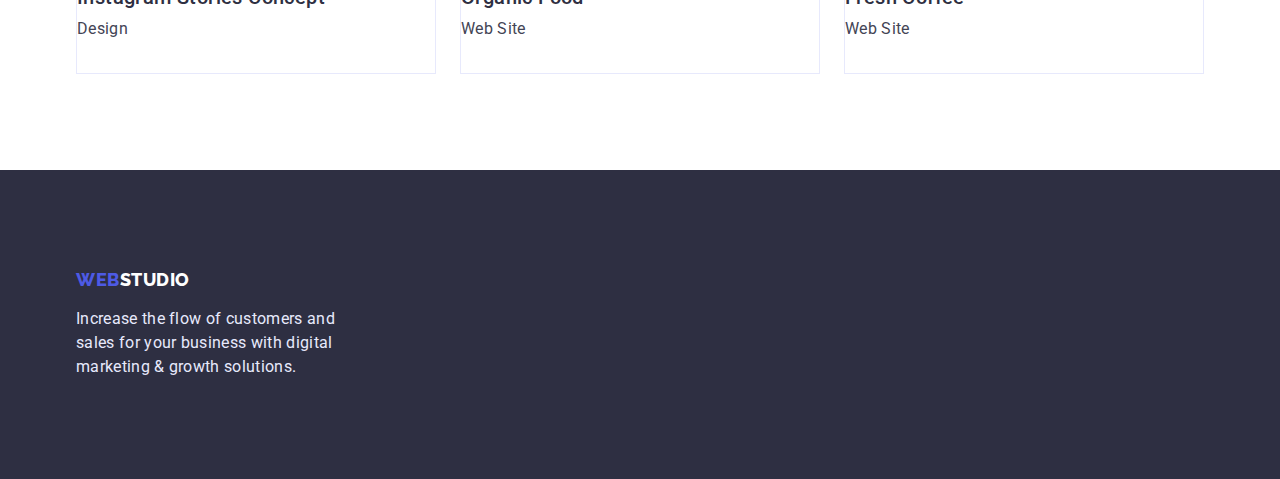
==== commit 54eecac8: "hw3-4" ====
--- a/portfolio.html
+++ b/portfolio.html
@@ -55,7 +55,7 @@
     <main>
       <section class="portfolio">
         <div class="container">
-          <h1>Portfolio</h1>
+          <h1 class="hidden">Portfolio</h1>
           <ul class="portfolio-button">
             <li class="portfolio-btn">
               <button type="button" class="btn">All</button>
@@ -164,13 +164,15 @@
       </section>
     </main>
     <footer class="footer">
-      <a href="./index.html" class="footer-logo"
-        ><span class="logo-web">WEB</span>STUDIO</a
-      >
-      <p class="footer-text">
-        Increase the flow of customers and sales for your business with digital
-        marketing & growth solutions.
-      </p>
+      <div class="container">
+        <a href="./index.html" class="footer-logo"
+          ><span class="logo-web">WEB</span>STUDIO</a
+        >
+        <p class="footer-text">
+          Increase the flow of customers and sales for your business with
+          digital marketing & growth solutions.
+        </p>
+      </div>
     </footer>
   </body>
 </html>
--- a/css/styles.css
+++ b/css/styles.css
@@ -23,8 +23,6 @@
 }
 
 body {
-  width: 1440px;
-  margin: 0;
   background-color: var(--white);
   color: var(--body-text);
   font-family: roboto, sans-serif;
@@ -138,6 +136,8 @@
 .hero {
   background-color: var(--hero-background);
   text-align: center;
+  padding-top: 188px;
+  padding-bottom: 188px;
 }
 
 .hero-title {
@@ -145,11 +145,10 @@
   margin-bottom: 48px;
   margin-left: auto;
   margin-right: auto;
-  padding-top: 188px;
   width: 496px;
   font-weight: 700;
   font-size: 56px;
-  line-height: 1.7;
+  line-height: 1.07;
   text-align: center;
   letter-spacing: 0.02em;
   color: var(--white);
@@ -169,7 +168,6 @@
   color: var(--white);
   background-color: var(--primary-brand);
   cursor: pointer;
-  margin-bottom: 188px;
 
   border-color: transparent;
 }
@@ -185,7 +183,8 @@
 
 .strategy {
   background-color: var(--white);
-  margin-bottom: 120px;
+  padding-bottom: 120px;
+  padding-top: 120px;
 }
 
 .container {
@@ -200,6 +199,7 @@
   display: flex;
   list-style: none;
   padding-left: 0;
+  margin: 0;
 }
 
 .strategy-item {
@@ -235,15 +235,27 @@
   color: var(--body-text);
 }
 
+.hidden {
+  position: absolute;
+  width: 1px;
+  height: 1px;
+  margin: -1px;
+  border: 0;
+  padding: 0;
+  white-space: nowrap;
+  clip-path: inset(100%);
+  clip: rect(0 0 0 0);
+  overflow: hidden;
+}
+
 /* work */
 
 .work {
-  margin-bottom: 120px;
+  padding-bottom: 120px;
 }
 .work-title {
   margin-top: 0;
-  margin-bottom: 0;
-  padding-bottom: 72px;
+  margin-bottom: 72px;
   font-weight: 700;
   font-size: 36px;
   line-height: 1.11;
@@ -271,16 +283,16 @@
 /* team */
 
 .team {
+  padding-bottom: 32px;
   background-color: var(--light);
-  border: 1px solid #000000;
+  padding-top: 120px;
+  padding-bottom: 120px;
 }
 
 .team-title {
   font-family: roboto, sans-serif;
   margin-top: 0;
-  margin-bottom: 0;
-  padding-top: 120px;
-  padding-bottom: 72px;
+  margin-bottom: 72px;
   color: var(--headings-text);
   font-weight: 700;
   font-size: 36px;
@@ -290,7 +302,6 @@
 }
 
 .team-items {
-  padding-bottom: 120px;
   display: flex;
   padding-left: 0;
   list-style: none;
@@ -303,11 +314,13 @@
   background-color: var(--white);
 }
 
+.team-item:last-child {
+  margin-right: 0;
+}
+
 .team-item-title {
-  padding-top: 32px;
-  padding-bottom: 8px;
-  margin-top: 0;
-  margin-bottom: 0;
+  margin-top: 0;
+  margin-bottom: 8px;
   color: var(--headings-text);
   font-weight: 500;
   font-size: 20px;
@@ -317,33 +330,33 @@
 }
 
 .team-text {
+  margin-top: 0;
+  margin-bottom: 0;
+  color: var(--body-text);
+  font-size: 16px;
+  line-height: 1.5;
+  text-align: center;
+  letter-spacing: 0.02em;
+}
+
+.bord {
+  padding-top: 32px;
   padding-bottom: 32px;
-  margin-top: 0;
-  margin-bottom: 0;
-  color: var(--body-text);
-  font-size: 16px;
-  line-height: 1.5;
-  text-align: center;
-  letter-spacing: 0.02em;
-}
-
-.bord {
   border-radius: 0px 0px 4px 4px;
-  border-bottom: 1px solid #000000;
-  border-left: 1px solid #000000;
-  border-right: 1px solid #000000;
+  box-shadow: 0px 1px 6px rgba(46, 47, 66, 0.08),
+    0px 1px 1px rgba(46, 47, 66, 0.16), 0px 2px 1px rgba(46, 47, 66, 0.08);
 }
 
 /* footer */
 
 .footer {
   padding-top: 100px;
-  padding-left: 156px;
+  padding-bottom: 100px;
   background-color: var(--headings-text);
 }
 
 .footer-logo {
-  margin-bottom: 16px;
+  /* margin-bottom: 16px; */
   font-family: raleway, sans-serif;
   color: var(--white);
 
@@ -356,7 +369,9 @@
 
 .footer-text {
   width: 264px;
-  padding-bottom: 100px;
+  margin: 0;
+
+  padding-top: 16px;
   font-size: 16px;
   line-height: 1.5;
   letter-spacing: 0.02em;
@@ -366,12 +381,15 @@
 /* portfolio */
 
 .portfolio {
+  padding-top: 120px;
+  padding-bottom: 96px;
   background-color: var(--white);
 }
 
 .portfolio-button {
   display: flex;
   justify-content: center;
+  margin-top: 0;
   margin-bottom: 72px;
   padding-left: 0;
 }
@@ -417,12 +435,11 @@
   margin-top: 0;
   margin-bottom: 0;
   padding-left: 0;
+  gap: 48px 24px;
 }
 
 .portfolio-work-item {
   width: 360px;
-  margin-right: 24px;
-  margin-bottom: 48px;
 }
 
 .portfolio-work-item:nth-child(3n) {
@@ -430,7 +447,7 @@
 }
 
 .portfolio-work-item:nth-last-child(-n + 3) {
-  margin-bottom: 120px;
+  margin-bottom: 0;
 }
 .portfolio-work-title {
   padding-top: 32px;
